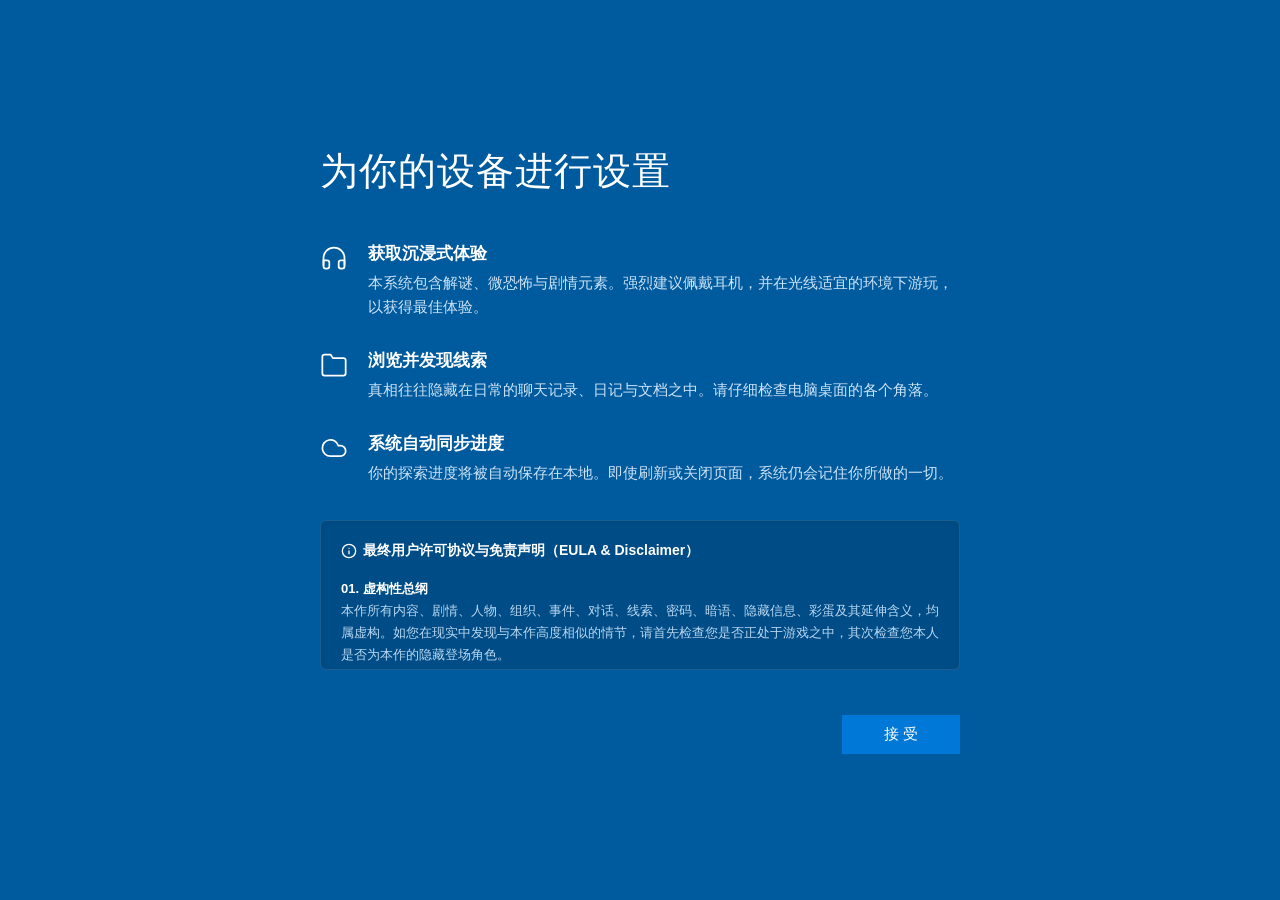
==== index.html @ 5919db05 "first clean upload" ====
<!DOCTYPE html>
<html lang="zh-CN">
<head>
    <meta charset="UTF-8">
    <meta name="viewport" content="width=device-width, initial-scale=1.0, maximum-scale=1.0, user-scalable=no">
    <title>登入</title>
    <link rel="stylesheet" href="style.css">
    <style>
        body.zhoumu2 {
            background: linear-gradient(rgba(0, 0, 0, 0.5), rgba(0, 0, 0, 0.5)), url('image/野餐2.png') no-repeat center center !important;
            background-size: cover !important;
        }
        body.zhoumu2 .lockscreen {
            background: linear-gradient(rgba(0, 0, 0, 0.3), rgba(0, 0, 0, 0.3)), url('image/野餐2.png') no-repeat center center !important;
            background-size: cover !important;
        }

        body.zhoumu3 {
            background: linear-gradient(rgba(0, 0, 0, 0.5), rgba(0, 0, 0, 0.5)), url('image/野餐3.png') no-repeat center center !important;
            background-size: cover !important;
        }
        body.zhoumu3 .lockscreen {
            background: linear-gradient(rgba(0, 0, 0, 0.3), rgba(0, 0, 0, 0.3)), url('image/野餐3.png') no-repeat center center !important;
            background-size: cover !important;
        }
    </style>
    
    <script>
        var isSkip = localStorage.getItem('win10_zhoumu2') === 'true' || 
                     localStorage.getItem('win10_zhoumu3') === 'true' || 
                     localStorage.getItem('win10_first_boot_done') === 'true';
                     
        if (!isSkip) {
            document.write('<style id="first-boot-style">#lockscreen, .login-screen { display: none !important; } #win10-oobe-screen { display: flex !important; }</style>');
        }
    </script>
</head>
<body>

    <style>
    .oobe-disclaimer::-webkit-scrollbar {
        width: 6px;
    }
    .oobe-disclaimer::-webkit-scrollbar-track {
        background: transparent;
    }
    .oobe-disclaimer::-webkit-scrollbar-thumb {
        background: rgba(255, 255, 255, 0.3);
        border-radius: 3px;
    }
    .oobe-disclaimer::-webkit-scrollbar-thumb:hover {
        background: rgba(255, 255, 255, 0.6);
    }
</style>

<div id="win10-oobe-screen" style="position: fixed; top: 0; left: 0; width: 100vw; height: 100vh; background: #005A9E; z-index: 9999999; display: flex; flex-direction: column; align-items: center; justify-content: center; color: #fff; font-family: 'Segoe UI', 'Microsoft YaHei', sans-serif; transition: opacity 0.5s ease;">
    <div style="width: 100%; max-width: 720px; padding: 40px; box-sizing: border-box;">
        <h1 style="font-weight: 300; font-size: 38px; margin-bottom: 45px; letter-spacing: 1px;">为你的设备进行设置</h1>
        
        <div style="display: flex; flex-direction: column; gap: 30px; font-size: 15px; color: #E6F2FA;">
            <div style="display: flex; align-items: flex-start; gap: 20px;">
                <div style="flex-shrink: 0; margin-top: 2px;">
                    <svg viewBox="0 0 24 24" width="28" height="28" fill="none" stroke="#fff" stroke-width="1.5" stroke-linecap="round" stroke-linejoin="round"><path d="M3 18v-6a9 9 0 0 1 18 0v6"></path><path d="M21 19a2 2 0 0 1-2 2h-1a2 2 0 0 1-2-2v-3a2 2 0 0 1 2-2h3zM3 19a2 2 0 0 0 2 2h1a2 2 0 0 0 2-2v-3a2 2 0 0 0-2-2H3z"></path></svg>
                </div>
                <div>
                    <div style="font-weight: 600; color: #fff; margin-bottom: 6px; font-size: 17px;">获取沉浸式体验</div>
                    <div style="color: #cce4f7; line-height: 1.6;">本系统包含解谜、微恐怖与剧情元素。强烈建议佩戴耳机，并在光线适宜的环境下游玩，以获得最佳体验。</div>
                </div>
            </div>
            <div style="display: flex; align-items: flex-start; gap: 20px;">
                <div style="flex-shrink: 0; margin-top: 2px;">
                    <svg viewBox="0 0 24 24" width="28" height="28" fill="none" stroke="#fff" stroke-width="1.5" stroke-linecap="round" stroke-linejoin="round"><path d="M22 19a2 2 0 0 1-2 2H4a2 2 0 0 1-2-2V5a2 2 0 0 1 2-2h5l2 3h9a2 2 0 0 1 2 2z"></path></svg>
                </div>
                <div>
                    <div style="font-weight: 600; color: #fff; margin-bottom: 6px; font-size: 17px;">浏览并发现线索</div>
                    <div style="color: #cce4f7; line-height: 1.6;">真相往往隐藏在日常的聊天记录、日记与文档之中。请仔细检查电脑桌面的各个角落。</div>
                </div>
            </div>
            <div style="display: flex; align-items: flex-start; gap: 20px;">
                <div style="flex-shrink: 0; margin-top: 2px;">
                    <svg viewBox="0 0 24 24" width="28" height="28" fill="none" stroke="#fff" stroke-width="1.5" stroke-linecap="round" stroke-linejoin="round"><path d="M17.5 19H9a7 7 0 1 1 6.71-9h1.79a4.5 4.5 0 1 1 0 9Z"></path></svg>
                </div>
                <div>
                    <div style="font-weight: 600; color: #fff; margin-bottom: 6px; font-size: 17px;">系统自动同步进度</div>
                    <div style="color: #cce4f7; line-height: 1.6;">你的探索进度将被自动保存在本地。即使刷新或关闭页面，系统仍会记住你所做的一切。</div>
                </div>
            </div>
        </div>

        <div class="oobe-disclaimer" style="margin-top: 35px; background: rgba(0, 0, 0, 0.15); border: 1px solid rgba(255, 255, 255, 0.1); border-radius: 6px; padding: 18px 20px; max-height: 150px; overflow-y: auto; font-size: 13px; color: #b8d8f2; line-height: 1.7; box-shadow: inset 0 2px 10px rgba(0,0,0,0.05);">
            
            <div style="font-weight: 600; margin-bottom: 15px; color: #fff; font-size: 14px; display: flex; align-items: center; gap: 6px;">
                <svg viewBox="0 0 24 24" width="16" height="16" fill="none" stroke="currentColor" stroke-width="2" stroke-linecap="round"><circle cx="12" cy="12" r="10"></circle><line x1="12" y1="16" x2="12" y2="12"></line><line x1="12" y1="8" x2="12.01" y2="8"></line></svg>
                最终用户许可协议与免责声明（EULA & Disclaimer）
            </div>

            <div style="margin-bottom: 16px;">
                <strong style="color: #fff;">01. 虚构性总纲</strong><br>
                本作所有内容、剧情、人物、组织、事件、对话、线索、密码、暗语、隐藏信息、彩蛋及其延伸含义，均属虚构。如您在现实中发现与本作高度相似的情节，请首先检查您是否正处于游戏之中，其次检查您本人是否为本作的隐藏登场角色。
            </div>

            <div style="margin-bottom: 16px;">
                <strong style="color: #fff;">02. 视觉与媒体资产</strong><br>
                游戏内使用的图片、视频、音频、字体、界面截图及视觉元素，部分来源于网络公开资源，部分由 AI 辅助生成，部分由创作者自行制作。所有资产均以非商业、致敬、叙事需要为目的使用。若原始权利人发现本作对其作品存在误用，欢迎联系作者，而非通过量子纠缠或精神感应传递律师函。
                <div style="margin-top: 6px; display: flex; flex-wrap: wrap; gap: 5px;">
                    <span style="background: rgba(255,255,255,0.1); padding: 2px 7px; border-radius: 4px; font-size: 11px;">图片素材</span>
                    <span style="background: rgba(255,255,255,0.1); padding: 2px 7px; border-radius: 4px; font-size: 11px;">AI 生成内容</span>
                    <span style="background: rgba(255,255,255,0.1); padding: 2px 7px; border-radius: 4px; font-size: 11px;">字体</span>
                    <span style="background: rgba(255,255,255,0.1); padding: 2px 7px; border-radius: 4px; font-size: 11px;">UI 界面截图</span>
                    <span style="background: rgba(255,255,255,0.1); padding: 2px 7px; border-radius: 4px; font-size: 11px;">音效</span>
                    <span style="background: rgba(255,255,255,0.1); padding: 2px 7px; border-radius: 4px; font-size: 11px;">视频片段</span>
                </div>
            </div>

            <div style="margin-bottom: 16px;">
                <strong style="color: #fff;">03. 品牌、商标与企业实体</strong><br>
                本作出现的任何真实品牌、商标、产品名称、软件界面、企业 Logo、服务名称及其关联的一切视觉识别系统，仅为增强叙事的现实感与沉浸感，属于合理的叙事引用。作者绝无侵权、诋毁、恶意竞争、商业欺诈或扰乱市场秩序之意图。上述企业及品牌均与本作情节无任何官方关联，亦不对本作内容背书。
                <div style="margin-top: 6px; display: flex; flex-wrap: wrap; gap: 5px;">
                    <span style="background: rgba(255,255,255,0.1); padding: 2px 7px; border-radius: 4px; font-size: 11px;">科技公司</span>
                    <span style="background: rgba(255,255,255,0.1); padding: 2px 7px; border-radius: 4px; font-size: 11px;">社交平台</span>
                    <span style="background: rgba(255,255,255,0.1); padding: 2px 7px; border-radius: 4px; font-size: 11px;">搜索引擎</span>
                    <span style="background: rgba(255,255,255,0.1); padding: 2px 7px; border-radius: 4px; font-size: 11px;">操作系统</span>
                    <span style="background: rgba(255,255,255,0.1); padding: 2px 7px; border-radius: 4px; font-size: 11px;">浏览器</span>
                    <span style="background: rgba(255,255,255,0.1); padding: 2px 7px; border-radius: 4px; font-size: 11px;">政府门户网站</span>
                    <span style="background: rgba(255,255,255,0.1); padding: 2px 7px; border-radius: 4px; font-size: 11px;">银行与金融机构</span>
                    <span style="background: rgba(255,255,255,0.1); padding: 2px 7px; border-radius: 4px; font-size: 11px;">媒体与新闻机构</span>
                </div>
            </div>

            <div style="margin-bottom: 16px;">
                <strong style="color: #fff;">04. 真实人物</strong><br>
                本作中如出现与真实存在或曾经存在的人物（包括政治人物、科学家、艺术家、网络名人、历史人物、您的邻居、您本人）相似的角色名称、外貌、行为模式或口头禅，纯属戏剧性巧合。本作对任何真实人物均无恶意刻画、名誉侵害或人身攻击之意。若您认为本作中某角色与您极为相似，这或许是您潜意识里的投射，建议您继续游玩并深入探索。
            </div>

            <div style="margin-bottom: 16px;">
                <strong style="color: #fff;">05. 历史事件与地理信息</strong><br>
                游戏剧情中涉及的历史事件、地点、建筑、坐标、地图数据及地缘政治叙述，均为剧情服务而进行了虚构化处理。本作不构成任何历史研究、地理调查报告或学术论文。请勿据此导航、拆迁或发起任何地缘政治活动。
                <div style="margin-top: 6px; display: flex; flex-wrap: wrap; gap: 5px;">
                    <span style="background: rgba(255,255,255,0.1); padding: 2px 7px; border-radius: 4px; font-size: 11px;">历史事件</span>
                    <span style="background: rgba(255,255,255,0.1); padding: 2px 7px; border-radius: 4px; font-size: 11px;">地名与坐标</span>
                    <span style="background: rgba(255,255,255,0.1); padding: 2px 7px; border-radius: 4px; font-size: 11px;">建筑与地标</span>
                    <span style="background: rgba(255,255,255,0.1); padding: 2px 7px; border-radius: 4px; font-size: 11px;">地缘政治</span>
                    <span style="background: rgba(255,255,255,0.1); padding: 2px 7px; border-radius: 4px; font-size: 11px;">地图数据</span>
                </div>
            </div>

            <div style="margin-bottom: 16px;">
                <strong style="color: #fff;">06. 互联网文化、梗与亚文化</strong><br>
                本作可能包含对特定网络梗、表情包、论坛文化、暗语、圈子黑话及亚文化符号的引用或致敬。上述内容不代表作者对相关群体的立场，亦非试图将特定意识形态注入玩家意识。所有梗的使用以共情与理解为前提，而非嘲讽或挪用。
                <div style="margin-top: 6px; display: flex; flex-wrap: wrap; gap: 5px;">
                    <span style="background: rgba(255,255,255,0.1); padding: 2px 7px; border-radius: 4px; font-size: 11px;">表情包</span>
                    <span style="background: rgba(255,255,255,0.1); padding: 2px 7px; border-radius: 4px; font-size: 11px;">论坛文化</span>
                    <span style="background: rgba(255,255,255,0.1); padding: 2px 7px; border-radius: 4px; font-size: 11px;">网络暗语</span>
                    <span style="background: rgba(255,255,255,0.1); padding: 2px 7px; border-radius: 4px; font-size: 11px;">二次元引用</span>
                    <span style="background: rgba(255,255,255,0.1); padding: 2px 7px; border-radius: 4px; font-size: 11px;">游戏梗</span>
                    <span style="background: rgba(255,255,255,0.1); padding: 2px 7px; border-radius: 4px; font-size: 11px;">播客/视频平台文化</span>
                </div>
            </div>

            <div style="margin-bottom: 16px;">
                <strong style="color: #fff;">07. 科学理论、技术与学术内容</strong><br>
                本作引用或涉及的任何科学理论（包括量子力学、相对论、信息论、混沌理论、神经科学等）均经过不同程度的叙事化改编，不构成严谨的学术表述。游戏中描述的技术手段、加密方式、黑客行为、监控系统等，可能在现实中不可行、违法或仅在平行宇宙中奏效。请勿以本作为依据开展任何实验或技术操作。
            </div>

            <div style="margin-bottom: 16px;">
                <strong style="color: #fff;">08. 阴谋论与都市传说</strong><br>
                本作涉及的阴谋论要素（包括但不限于政府秘密项目、神秘组织、信息管控、监控基础设施等）均为叙事构建工具，不代表作者认同任何现实中流传的阴谋论观点。本作亦不承担因玩家过度代入而产生的世界观重构责任。
            </div>

            <div style="margin-bottom: 16px;">
                <strong style="color: #fff;">09. 哲学、宗教与信仰体系</strong><br>
                本作可能以隐喻或显性方式引用哲学思想、宗教概念、神话体系、灵性信仰或民间传说。作者对所有信仰体系持平等的叙事尊重态度，任何引用均不构成对特定宗教或哲学立场的批判、推广或亵渎。若您感到被冒犯，这可能是叙事有效运作的证明，同时我们真诚致歉。
                <div style="margin-top: 6px; display: flex; flex-wrap: wrap; gap: 5px;">
                    <span style="background: rgba(255,255,255,0.1); padding: 2px 7px; border-radius: 4px; font-size: 11px;">哲学引用</span>
                    <span style="background: rgba(255,255,255,0.1); padding: 2px 7px; border-radius: 4px; font-size: 11px;">宗教符号</span>
                    <span style="background: rgba(255,255,255,0.1); padding: 2px 7px; border-radius: 4px; font-size: 11px;">神话体系</span>
                    <span style="background: rgba(255,255,255,0.1); padding: 2px 7px; border-radius: 4px; font-size: 11px;">民间传说</span>
                    <span style="background: rgba(255,255,255,0.1); padding: 2px 7px; border-radius: 4px; font-size: 11px;">灵性概念</span>
                </div>
            </div>

            <div style="margin-bottom: 16px;">
                <strong style="color: #fff;">10. AI、代码与数字基础设施</strong><br>
                本作部分内容由人工智能辅助创作。游戏中出现的任何代码片段、脚本、命令行指令、可执行文件路径，仅为叙事道具，不构成实际可运行程序或可复现的攻击向量。作者不对任何试图执行上述代码的玩家负责。若某段代码恰好在您的设备上可以运行，这是奇迹，不是设计。
            </div>

            <div style="margin-bottom: 16px;">
                <strong style="color: #fff;">11. 未来事件与预言</strong><br>
                本作剧情中出现的任何涉及未来的内容，包括技术预测、社会走向、政治格局变化、天文事件、物种演化等，均为创作者的叙事想象，不具有预言性质。如本作剧情不幸与现实未来高度吻合，作者保留表示震惊的权利，同时放弃任何先知声索。
            </div>

            <div style="margin-bottom: 16px;">
                <strong style="color: #fff;">12. 平行宇宙、多元宇宙与维度存在</strong><br>
                本作叙事框架可能涉及多宇宙理论、分叉时间线、量子叠加态叙事或跨维度信息传递。作者不对其他宇宙版本中本游戏可能造成的任何后果负责，包括但不限于在量子不确定性坍缩前玩家所处的所有叠加状态。本免责声明在所有可观测宇宙分支中同时有效。
            </div>

            <div style="margin-bottom: 4px;">
                <strong style="color: #fff;">13. 意识、心理与认知安全</strong><br>
                本作设计具有沉浸感，但现实与游戏之间存在边界。游戏中的任何谜题、线索或隐藏信息不应被理解为对玩家本人生活的真实指令。若您开始在日常生活中看到隐藏线索，请先确认这是否为游戏外延内容的一部分；若不是，建议暂停游玩并与信任的人交流。作者关心每一位玩家的心理健康。
            </div>
            
        </div>
        <div style="margin-top: 45px; display: flex; justify-content: flex-end;">
            <button id="oobe-accept-btn" style="background: #0078D7; border: 2px solid transparent; color: #fff; padding: 8px 40px; font-size: 15px; font-weight: 500; cursor: pointer; transition: all 0.2s ease; outline: none; font-family: 'Microsoft YaHei', sans-serif;" 
                onmouseover="this.style.background='#1084ea'; this.style.borderColor='rgba(255,255,255,0.4)';" 
                onmouseout="this.style.background='#0078D7'; this.style.borderColor='transparent';"
                onmousedown="this.style.transform='scale(0.97)'; this.style.background='#0062b0';"
                onmouseup="this.style.transform='scale(1)'; this.style.background='#1084ea';">
                接 受
            </button>
        </div>
    </div>
</div>

    <div id="win10-boot-screen" style="position: fixed; top: 0; left: 0; width: 100vw; height: 100vh; background: #000; z-index: 9999998; display: none; flex-direction: column; align-items: center; justify-content: center; transition: opacity 0.8s ease;">
        <svg viewBox="0 0 88 88" width="90" height="90" style="margin-bottom: 80px;">
            <path fill="#0078D7" d="M0,12.5 L36,7.5 L36,42 L0,42 L0,12.5 Z M39,7 L88,0 L88,42 L39,42 L39,7 Z M0,45 L36,45 L36,79.5 L0,74.5 L0,45 Z M39,45 L88,45 L88,88 L39,81 L39,45 Z"/>
        </svg>

        <div class="win10-loader">
            <div class="dot"></div><div class="dot"></div><div class="dot"></div><div class="dot"></div><div class="dot"></div>
        </div>
        <style>
            .win10-loader { position: relative; width: 45px; height: 45px; }
            .win10-loader .dot { position: absolute; width: 100%; height: 100%; opacity: 0; animation: win10-spin 2.5s infinite linear; }
            .win10-loader .dot::after { content: ''; position: absolute; top: 0; left: 50%; width: 5px; height: 5px; background: #fff; border-radius: 50%; transform: translateX(-50%); }
            .win10-loader .dot:nth-child(1) { animation-delay: 0s; }
            .win10-loader .dot:nth-child(2) { animation-delay: 0.15s; }
            .win10-loader .dot:nth-child(3) { animation-delay: 0.3s; }
            .win10-loader .dot:nth-child(4) { animation-delay: 0.45s; }
            .win10-loader .dot:nth-child(5) { animation-delay: 0.6s; }
            @keyframes win10-spin {
                0% { transform: rotate(0deg); opacity: 1; animation-timing-function: cubic-bezier(0.1, 0.4, 0.9, 0.6); }
                35% { transform: rotate(180deg); animation-timing-function: cubic-bezier(0.1, 0.4, 0.9, 0.6); }
                70% { transform: rotate(360deg); opacity: 1; animation-timing-function: linear; }
                80% { opacity: 0; }
                100% { transform: rotate(360deg); opacity: 0; }
            }
        </style>
    </div>

    <div class="lockscreen" id="lockscreen">
        <div class="lockscreen-content">
            <div class="time" id="time">00:00</div>
            <div class="date" id="date">Loading...</div>
        </div>
        <div class="tip">点击任意地方解锁</div>
    </div>

    <div class="login-screen">
        <img src="image/ningning.jpg" class="avatar" id="user-avatar" alt="用户头像">

        <div class="username" id="user-name">江若宁</div>

        <div class="login-form">
            <div class="password-container">
                <input type="password" id="password" placeholder="密码" autocomplete="off">
                <button id="loginButton" title="登录">➜</button>
            </div>
            <div id="errorMessage" class="error-message">提示: 我的名字</div>
        </div>
    </div>

    <script>
        const userNameEl = document.getElementById('user-name');
        
        if (localStorage.getItem('win10_zhoumu3') === 'true') {
            document.body.classList.add('zhoumu3');
            if (userNameEl) {
                userNameEl.innerText = '若宁';
            }
        } else if (localStorage.getItem('win10_zhoumu2') === 'true') {
            document.body.classList.add('zhoumu2');
        }
    </script>
    <script src="lock.js"></script>
</body>
</html>
---- style.css ----
* {
    margin: 0;
    padding: 0;
    box-sizing: border-box;
    font-family: "Segoe UI", "Microsoft YaHei", sans-serif;
}

body {
    width: 100vw;
    height: 100vh;
    overflow: hidden;
    background-image: linear-gradient(rgba(0, 0, 0, 0.5), rgba(0, 0, 0, 0.5)), url("image/野餐.png");
    background-color: #0078D7;
    background-size: cover;
    background-position: center;
    position: relative;
}

.lockscreen {
    position: absolute;
    top: 0;
    left: 0;
    width: 100%;
    height: 100%;
    background-image: linear-gradient(rgba(0, 0, 0, 0.3), rgba(0, 0, 0, 0.3)), url("image/野餐.png");
    background-size: cover;
    background-position: center;
    z-index: 10;
    cursor: pointer;
    display: flex;
    flex-direction: column;
    justify-content: space-between;
    padding: 80px 10%;
    
    transition: transform 0.65s cubic-bezier(0.22, 1, 0.36, 1);
    will-change: transform; 
}

.lockscreen.slide-up {
    transform: translateY(-100%);
}

.lockscreen-content {
    color: white;
    text-shadow: 0 2px 4px rgba(0, 0, 0, 0.2);
}

.lockscreen .time {
    font-size: 90px;
    font-weight: 100;
    line-height: 1;
}

.lockscreen .date {
    font-size: 30px;
    font-weight: 300;
    margin-top: 10px;
}

.lockscreen .tip {
    color: rgba(255, 255, 255, 0.7);
    font-size: 16px;
    text-align: center;
    width: 100%;
    animation: blink 2s infinite;
}

@keyframes blink {
    0%, 100% { opacity: 0.4; }
    50% { opacity: 1; }
}

.login-screen {
    width: 100%;
    height: 100%;
    display: flex;
    flex-direction: column;
    justify-content: center;
    align-items: center;
    backdrop-filter: blur(4px);
    -webkit-backdrop-filter: blur(4px);
}

.avatar {
    width: 140px;
    height: 140px;
    border-radius: 50%;
    object-fit: cover;
    margin-bottom: 20px;
    border: 2px solid rgba(255, 255, 255, 0.6);
}

.username {
    color: white;
    font-size: 34px;
    font-weight: 300;
    margin-bottom: 25px;
}

.login-form {
    display: flex;
    flex-direction: column;
    align-items: flex-start;
}

.password-container {
    display: flex;
    align-items: center;
    border: 2px solid rgba(255, 255, 255, 0.6);
    background: rgba(255, 255, 255, 0.2);
    transition: border-color 0.1s, background-color 0.1s;
}

.password-container:focus-within {
    border-color: #0078D7; 
    background: white;
}

.password-container input {
    width: 276px;
    height: 36px;
    border: none;
    outline: none;
    padding-left: 10px;
    padding-right: 10px;
    font-size: 16px;
    background: transparent;
    color: white;
    border-radius: 0;
}

.password-container input::-ms-reveal {
    filter: invert(1);
}
.password-container:focus-within input::-ms-reveal {
    filter: invert(0);
}

.password-container:focus-within input {
    color: black;
}

.password-container input::placeholder {
    color: rgba(255, 255, 255, 0.7);
}
.password-container:focus-within input::placeholder {
    color: #999999;
}

.password-container button {
    width: 36px;
    height: 36px;
    border: none;
    border-radius: 0;
    cursor: pointer;
    background: transparent;
    color: white;
    font-size: 16px;
    display: flex;
    align-items: center;
    justify-content: center;
    transition: transparent 0.1s;
}

.password-container:focus-within button {
    color: black;
    background: #E6E6E6;
}

.password-container button:hover {
    background: rgba(255, 255, 255, 0.3) !important;
}
.password-container:focus-within button:hover {
    background: #CCCCCC !important;
}

#loginButton {
    background: rgba(255, 255, 255, 0.15);
}

.error-message {
    color: #E6E6E6;
    font-size: 14px;
    margin-top: 8px;
    padding-left: 2px;
    display: none;
    font-weight: 400;
}
.password-container:focus-within + .error-message {
    color: #E6E6E6; 
}
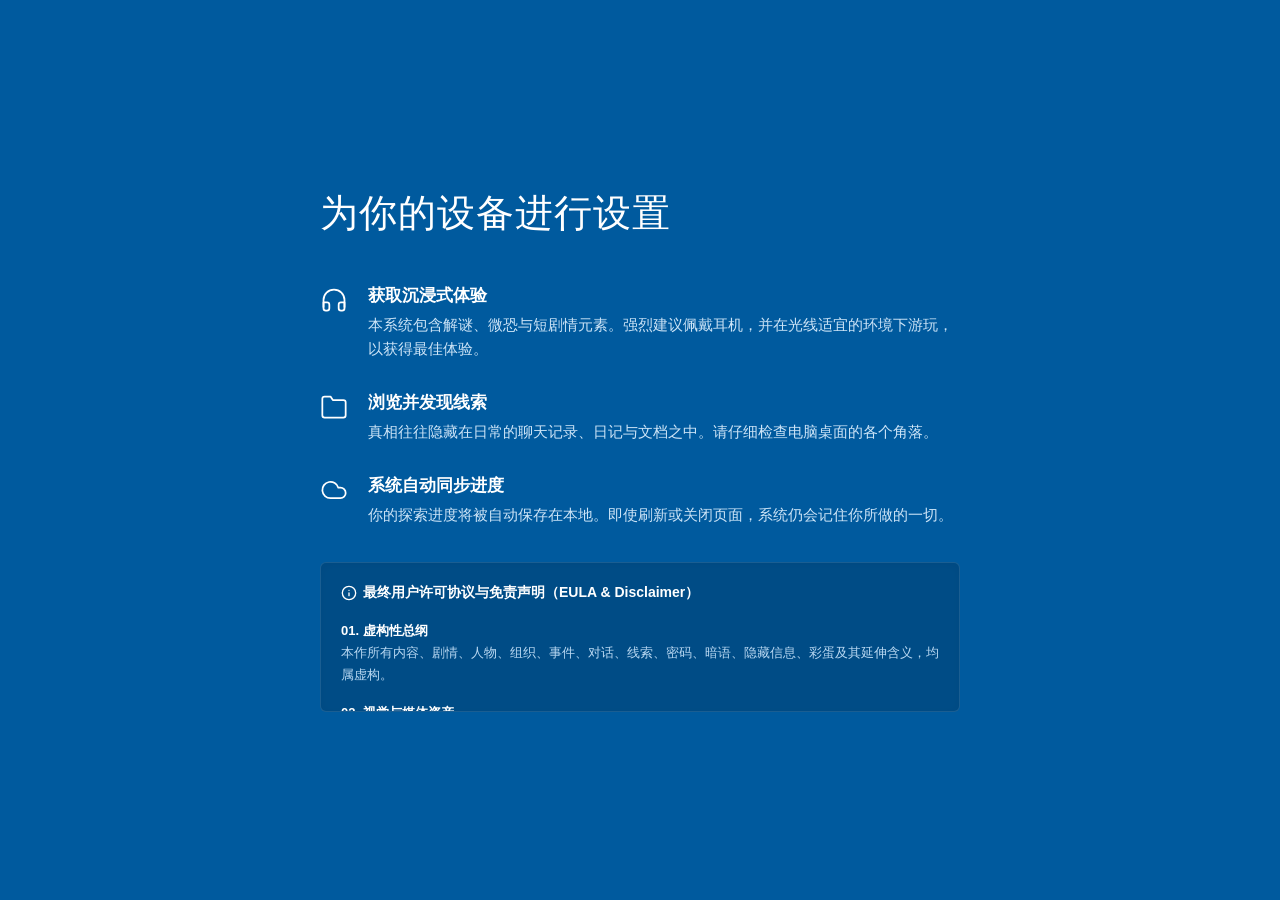
==== commit c63498da: "update" ====
--- a/index.html
+++ b/index.html
@@ -25,15 +25,7 @@
         }
     </style>
     
-    <script>
-        var isSkip = localStorage.getItem('win10_zhoumu2') === 'true' || 
-                     localStorage.getItem('win10_zhoumu3') === 'true' || 
-                     localStorage.getItem('win10_first_boot_done') === 'true';
-                     
-        if (!isSkip) {
-            document.write('<style id="first-boot-style">#lockscreen, .login-screen { display: none !important; } #win10-oobe-screen { display: flex !important; }</style>');
-        }
-    </script>
+    <script src="js/lock/boot-check.js"></script>
 </head>
 <body>
 
@@ -64,7 +56,7 @@
                 </div>
                 <div>
                     <div style="font-weight: 600; color: #fff; margin-bottom: 6px; font-size: 17px;">获取沉浸式体验</div>
-                    <div style="color: #cce4f7; line-height: 1.6;">本系统包含解谜、微恐怖与剧情元素。强烈建议佩戴耳机，并在光线适宜的环境下游玩，以获得最佳体验。</div>
+                    <div style="color: #cce4f7; line-height: 1.6;">本系统包含解谜、微恐与短剧情元素。强烈建议佩戴耳机，并在光线适宜的环境下游玩，以获得最佳体验。</div>
                 </div>
             </div>
             <div style="display: flex; align-items: flex-start; gap: 20px;">
@@ -96,12 +88,12 @@
 
             <div style="margin-bottom: 16px;">
                 <strong style="color: #fff;">01. 虚构性总纲</strong><br>
-                本作所有内容、剧情、人物、组织、事件、对话、线索、密码、暗语、隐藏信息、彩蛋及其延伸含义，均属虚构。如您在现实中发现与本作高度相似的情节，请首先检查您是否正处于游戏之中，其次检查您本人是否为本作的隐藏登场角色。
+                本作所有内容、剧情、人物、组织、事件、对话、线索、密码、暗语、隐藏信息、彩蛋及其延伸含义，均属虚构。
             </div>
 
             <div style="margin-bottom: 16px;">
                 <strong style="color: #fff;">02. 视觉与媒体资产</strong><br>
-                游戏内使用的图片、视频、音频、字体、界面截图及视觉元素，部分来源于网络公开资源，部分由 AI 辅助生成，部分由创作者自行制作。所有资产均以非商业、致敬、叙事需要为目的使用。若原始权利人发现本作对其作品存在误用，欢迎联系作者，而非通过量子纠缠或精神感应传递律师函。
+                游戏内使用的图片、视频、音频、字体、界面截图及视觉元素，部分来源于网络公开资源，部分由 AI 辅助生成，部分由创作者自行制作。所有资产均以非商业、致敬、叙事需要为目的使用。若原始权利人发现本作对其作品存在误用，欢迎联系作者，而非直接传递律师函。
                 <div style="margin-top: 6px; display: flex; flex-wrap: wrap; gap: 5px;">
                     <span style="background: rgba(255,255,255,0.1); padding: 2px 7px; border-radius: 4px; font-size: 11px;">图片素材</span>
                     <span style="background: rgba(255,255,255,0.1); padding: 2px 7px; border-radius: 4px; font-size: 11px;">AI 生成内容</span>
@@ -129,7 +121,7 @@
 
             <div style="margin-bottom: 16px;">
                 <strong style="color: #fff;">04. 真实人物</strong><br>
-                本作中如出现与真实存在或曾经存在的人物（包括政治人物、科学家、艺术家、网络名人、历史人物、您的邻居、您本人）相似的角色名称、外貌、行为模式或口头禅，纯属戏剧性巧合。本作对任何真实人物均无恶意刻画、名誉侵害或人身攻击之意。若您认为本作中某角色与您极为相似，这或许是您潜意识里的投射，建议您继续游玩并深入探索。
+                本作中如出现与真实存在或曾经存在的人物（包括政治人物、科学家、艺术家、网络名人、历史人物、您的邻居、您本人）相似的角色名称、外貌、行为模式或口头禅，纯属戏剧性巧合。本作对任何真实人物均无恶意刻画、名誉侵害或人身攻击之意。
             </div>
 
             <div style="margin-bottom: 16px;">
@@ -181,12 +173,11 @@
 
             <div style="margin-bottom: 16px;">
                 <strong style="color: #fff;">10. AI、代码与数字基础设施</strong><br>
-                本作部分内容由人工智能辅助创作。游戏中出现的任何代码片段、脚本、命令行指令、可执行文件路径，仅为叙事道具，不构成实际可运行程序或可复现的攻击向量。作者不对任何试图执行上述代码的玩家负责。若某段代码恰好在您的设备上可以运行，这是奇迹，不是设计。
-            </div>
+                本作部分内容由人工智能辅助创作。游戏中出现的任何代码片段、脚本、命令行指令、可执行文件路径，仅为叙事道具，不构成实际可运行程序或可复现的攻击向量。作者不对任何试图执行上述代码的玩家负责。
 
             <div style="margin-bottom: 16px;">
                 <strong style="color: #fff;">11. 未来事件与预言</strong><br>
-                本作剧情中出现的任何涉及未来的内容，包括技术预测、社会走向、政治格局变化、天文事件、物种演化等，均为创作者的叙事想象，不具有预言性质。如本作剧情不幸与现实未来高度吻合，作者保留表示震惊的权利，同时放弃任何先知声索。
+                本作剧情中出现的任何涉及未来的内容，包括技术预测、社会走向、政治格局变化、天文事件、物种演化等，均为创作者的叙事想象，不具有预言性质。
             </div>
 
             <div style="margin-bottom: 16px;">
@@ -196,7 +187,7 @@
 
             <div style="margin-bottom: 4px;">
                 <strong style="color: #fff;">13. 意识、心理与认知安全</strong><br>
-                本作设计具有沉浸感，但现实与游戏之间存在边界。游戏中的任何谜题、线索或隐藏信息不应被理解为对玩家本人生活的真实指令。若您开始在日常生活中看到隐藏线索，请先确认这是否为游戏外延内容的一部分；若不是，建议暂停游玩并与信任的人交流。作者关心每一位玩家的心理健康。
+                本作设计具有沉浸感，但现实与游戏之间存在边界。游戏中的任何谜题、线索或隐藏信息不应被理解为对玩家本人生活的真实指令。若您开始在日常生活中看到隐藏线索，建议暂停游玩并与信任的人交流。作者关心每一位玩家的心理健康。
             </div>
             
         </div>
@@ -261,18 +252,9 @@
         </div>
     </div>
 
-    <script>
-        const userNameEl = document.getElementById('user-name');
-        
-        if (localStorage.getItem('win10_zhoumu3') === 'true') {
-            document.body.classList.add('zhoumu3');
-            if (userNameEl) {
-                userNameEl.innerText = '若宁';
-            }
-        } else if (localStorage.getItem('win10_zhoumu2') === 'true') {
-            document.body.classList.add('zhoumu2');
-        }
-    </script>
-    <script src="lock.js"></script>
+    <script src="js/lock/theme.js"></script>
+    <script src="js/lock/assets.js"></script>
+    <script src="js/lock/oobe.js"></script>
+    <script src="js/lock/login.js"></script>
 </body>
 </html>
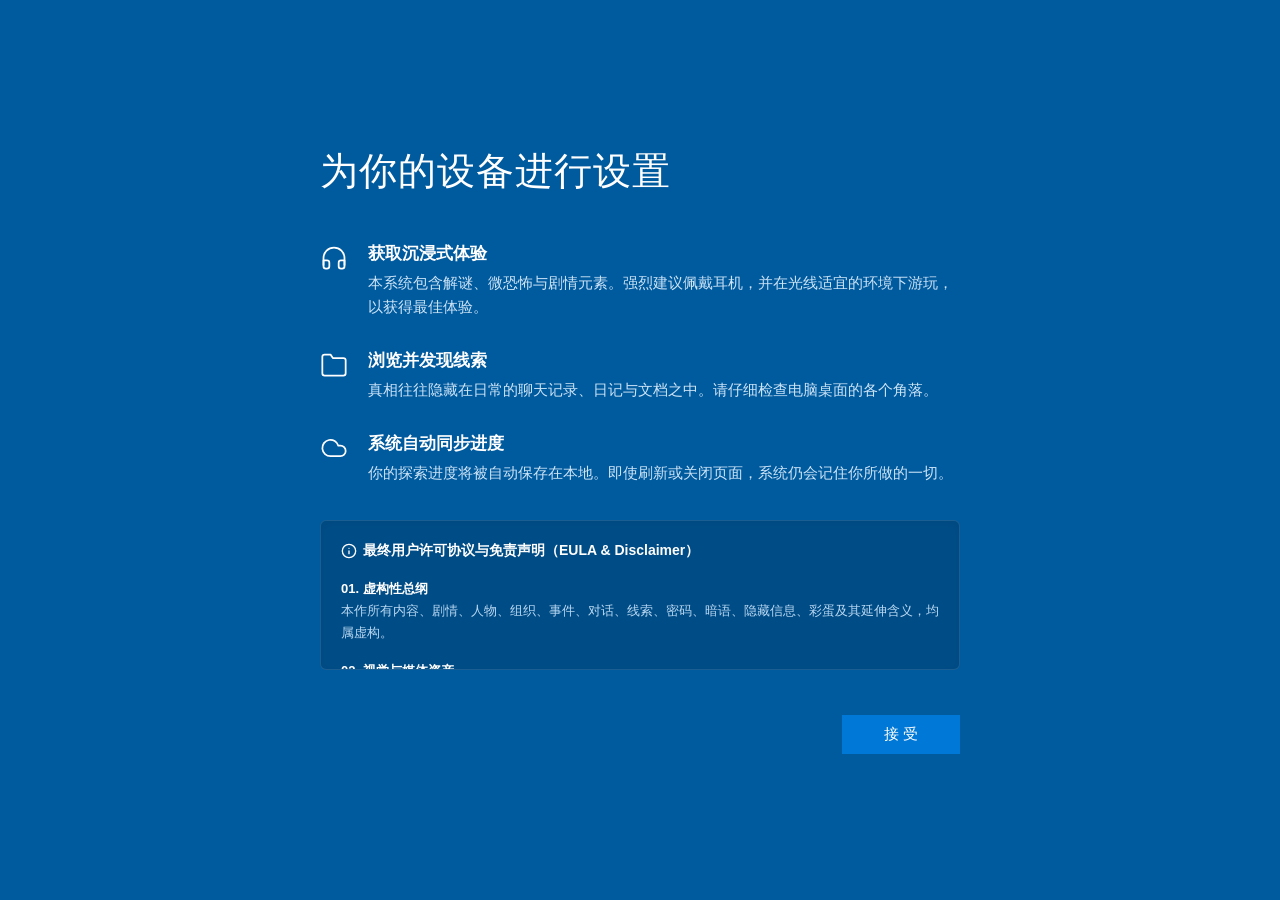
==== commit 5db8a2cb: "update" ====
--- a/index.html
+++ b/index.html
@@ -24,9 +24,8 @@
             background-size: cover !important;
         }
     </style>
-    
     <script src="js/lock/boot-check.js"></script>
-</head>
+   </head>
 <body>
 
     <style>
@@ -56,7 +55,7 @@
                 </div>
                 <div>
                     <div style="font-weight: 600; color: #fff; margin-bottom: 6px; font-size: 17px;">获取沉浸式体验</div>
-                    <div style="color: #cce4f7; line-height: 1.6;">本系统包含解谜、微恐与短剧情元素。强烈建议佩戴耳机，并在光线适宜的环境下游玩，以获得最佳体验。</div>
+                    <div style="color: #cce4f7; line-height: 1.6;">本系统包含解谜、微恐怖与剧情元素。强烈建议佩戴耳机，并在光线适宜的环境下游玩，以获得最佳体验。</div>
                 </div>
             </div>
             <div style="display: flex; align-items: flex-start; gap: 20px;">
@@ -93,7 +92,7 @@
 
             <div style="margin-bottom: 16px;">
                 <strong style="color: #fff;">02. 视觉与媒体资产</strong><br>
-                游戏内使用的图片、视频、音频、字体、界面截图及视觉元素，部分来源于网络公开资源，部分由 AI 辅助生成，部分由创作者自行制作。所有资产均以非商业、致敬、叙事需要为目的使用。若原始权利人发现本作对其作品存在误用，欢迎联系作者，而非直接传递律师函。
+                游戏内使用的图片、视频、音频、字体、界面截图及视觉元素，部分来源于网络公开资源，部分由 AI 辅助生成，部分由创作者自行制作。所有资产均以非商业、致敬、叙事需要为目的使用。若原始权利人发现本作对其作品存在误用，欢迎联系作者，而非传递律师函。
                 <div style="margin-top: 6px; display: flex; flex-wrap: wrap; gap: 5px;">
                     <span style="background: rgba(255,255,255,0.1); padding: 2px 7px; border-radius: 4px; font-size: 11px;">图片素材</span>
                     <span style="background: rgba(255,255,255,0.1); padding: 2px 7px; border-radius: 4px; font-size: 11px;">AI 生成内容</span>
@@ -173,7 +172,8 @@
 
             <div style="margin-bottom: 16px;">
                 <strong style="color: #fff;">10. AI、代码与数字基础设施</strong><br>
-                本作部分内容由人工智能辅助创作。游戏中出现的任何代码片段、脚本、命令行指令、可执行文件路径，仅为叙事道具，不构成实际可运行程序或可复现的攻击向量。作者不对任何试图执行上述代码的玩家负责。
+                本作部分内容由人工智能辅助创作。游戏中出现的任何代码片段、脚本、命令行指令、可执行文件路径，仅为叙事道具，不构成实际可运行程序或可复现的攻击向量。
+            </div>
 
             <div style="margin-bottom: 16px;">
                 <strong style="color: #fff;">11. 未来事件与预言</strong><br>
@@ -183,11 +183,6 @@
             <div style="margin-bottom: 16px;">
                 <strong style="color: #fff;">12. 平行宇宙、多元宇宙与维度存在</strong><br>
                 本作叙事框架可能涉及多宇宙理论、分叉时间线、量子叠加态叙事或跨维度信息传递。作者不对其他宇宙版本中本游戏可能造成的任何后果负责，包括但不限于在量子不确定性坍缩前玩家所处的所有叠加状态。本免责声明在所有可观测宇宙分支中同时有效。
-            </div>
-
-            <div style="margin-bottom: 4px;">
-                <strong style="color: #fff;">13. 意识、心理与认知安全</strong><br>
-                本作设计具有沉浸感，但现实与游戏之间存在边界。游戏中的任何谜题、线索或隐藏信息不应被理解为对玩家本人生活的真实指令。若您开始在日常生活中看到隐藏线索，建议暂停游玩并与信任的人交流。作者关心每一位玩家的心理健康。
             </div>
             
         </div>
@@ -252,6 +247,18 @@
         </div>
     </div>
 
+    <script>
+        const userNameEl = document.getElementById('user-name');
+        
+        if (localStorage.getItem('win10_zhoumu3') === 'true') {
+            document.body.classList.add('zhoumu3');
+            if (userNameEl) {
+                userNameEl.innerText = '若宁';
+            }
+        } else if (localStorage.getItem('win10_zhoumu2') === 'true') {
+            document.body.classList.add('zhoumu2');
+        }
+    </script>
     <script src="js/lock/theme.js"></script>
     <script src="js/lock/assets.js"></script>
     <script src="js/lock/oobe.js"></script>
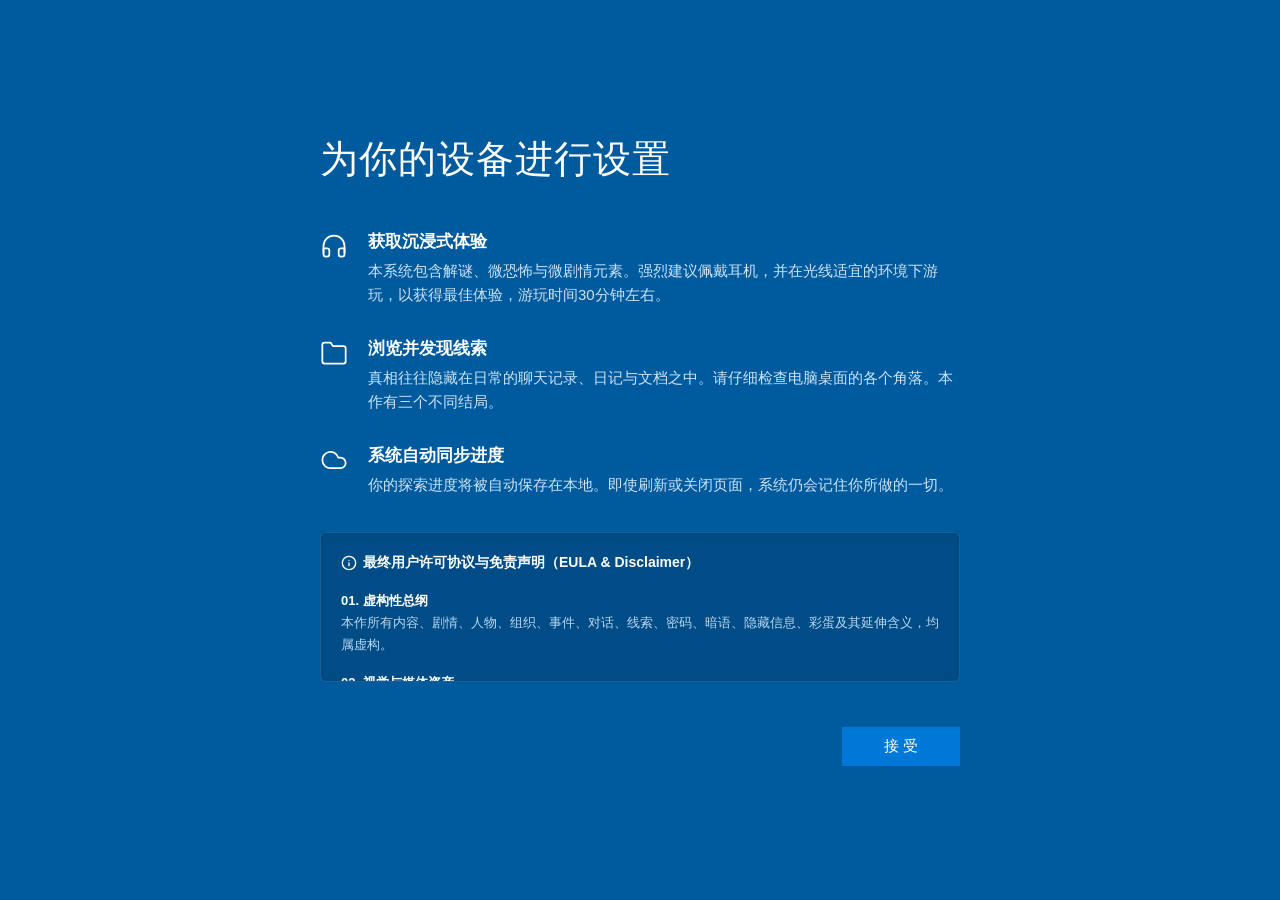
==== commit 2121598d: "New ending" ====
--- a/index.html
+++ b/index.html
@@ -55,7 +55,7 @@
                 </div>
                 <div>
                     <div style="font-weight: 600; color: #fff; margin-bottom: 6px; font-size: 17px;">获取沉浸式体验</div>
-                    <div style="color: #cce4f7; line-height: 1.6;">本系统包含解谜、微恐怖与剧情元素。强烈建议佩戴耳机，并在光线适宜的环境下游玩，以获得最佳体验。</div>
+                    <div style="color: #cce4f7; line-height: 1.6;">本系统包含解谜、微恐怖与微剧情元素。强烈建议佩戴耳机，并在光线适宜的环境下游玩，以获得最佳体验，游玩时间30分钟左右。</div>
                 </div>
             </div>
             <div style="display: flex; align-items: flex-start; gap: 20px;">
@@ -64,7 +64,7 @@
                 </div>
                 <div>
                     <div style="font-weight: 600; color: #fff; margin-bottom: 6px; font-size: 17px;">浏览并发现线索</div>
-                    <div style="color: #cce4f7; line-height: 1.6;">真相往往隐藏在日常的聊天记录、日记与文档之中。请仔细检查电脑桌面的各个角落。</div>
+                    <div style="color: #cce4f7; line-height: 1.6;">真相往往隐藏在日常的聊天记录、日记与文档之中。请仔细检查电脑桌面的各个角落。本作有三个不同结局。</div>
                 </div>
             </div>
             <div style="display: flex; align-items: flex-start; gap: 20px;">
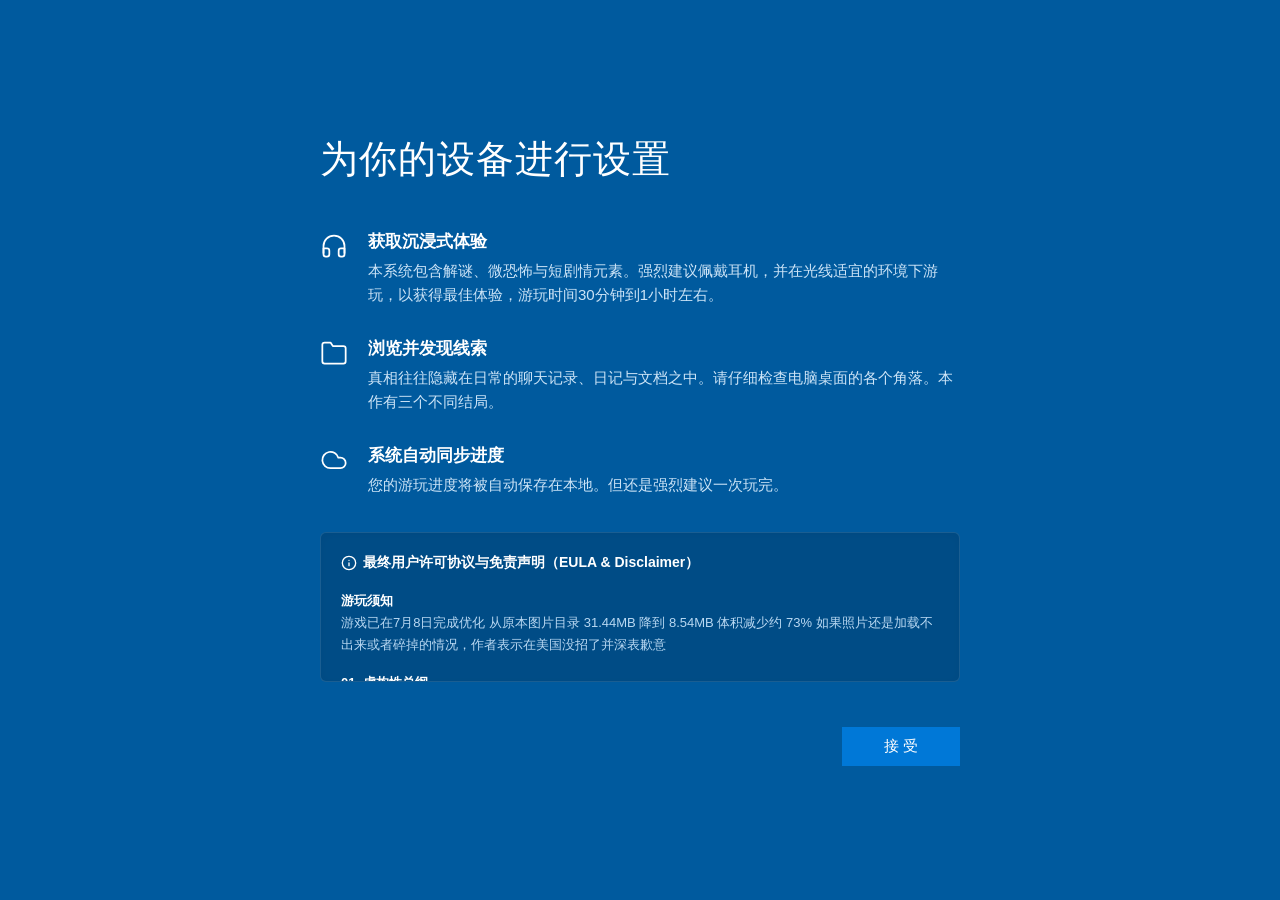
==== commit 30ca0411: "new update" ====
--- a/index.html
+++ b/index.html
@@ -5,22 +5,32 @@
     <meta name="viewport" content="width=device-width, initial-scale=1.0, maximum-scale=1.0, user-scalable=no">
     <title>登入</title>
     <link rel="stylesheet" href="style.css">
+    <script>
+        // 尽早根据周目在 <html> 上打主题类,让壁纸首帧就正确,避免刷新时闪出上一周目/默认壁纸
+        (function(){
+            try{
+                var c = document.documentElement.classList;
+                if (localStorage.getItem('win10_zhoumu3') === 'true') c.add('zhoumu3');
+                else if (localStorage.getItem('win10_zhoumu2') === 'true') c.add('zhoumu2');
+            }catch(e){}
+        })();
+    </script>
     <style>
-        body.zhoumu2 {
-            background: linear-gradient(rgba(0, 0, 0, 0.5), rgba(0, 0, 0, 0.5)), url('image/野餐2.png') no-repeat center center !important;
-            background-size: cover !important;
-        }
-        body.zhoumu2 .lockscreen {
-            background: linear-gradient(rgba(0, 0, 0, 0.3), rgba(0, 0, 0, 0.3)), url('image/野餐2.png') no-repeat center center !important;
-            background-size: cover !important;
-        }
-
-        body.zhoumu3 {
-            background: linear-gradient(rgba(0, 0, 0, 0.5), rgba(0, 0, 0, 0.5)), url('image/野餐3.png') no-repeat center center !important;
-            background-size: cover !important;
-        }
-        body.zhoumu3 .lockscreen {
-            background: linear-gradient(rgba(0, 0, 0, 0.3), rgba(0, 0, 0, 0.3)), url('image/野餐3.png') no-repeat center center !important;
+        html.zhoumu2 body {
+            background: linear-gradient(rgba(0, 0, 0, 0.5), rgba(0, 0, 0, 0.5)), url('image/野餐2.webp') no-repeat center center !important;
+            background-size: cover !important;
+        }
+        html.zhoumu2 .lockscreen {
+            background: linear-gradient(rgba(0, 0, 0, 0.3), rgba(0, 0, 0, 0.3)), url('image/野餐2.webp') no-repeat center center !important;
+            background-size: cover !important;
+        }
+
+        html.zhoumu3 body {
+            background: linear-gradient(rgba(0, 0, 0, 0.5), rgba(0, 0, 0, 0.5)), url('image/野餐3.webp') no-repeat center center !important;
+            background-size: cover !important;
+        }
+        html.zhoumu3 .lockscreen {
+            background: linear-gradient(rgba(0, 0, 0, 0.3), rgba(0, 0, 0, 0.3)), url('image/野餐3.webp') no-repeat center center !important;
             background-size: cover !important;
         }
     </style>
@@ -55,7 +65,7 @@
                 </div>
                 <div>
                     <div style="font-weight: 600; color: #fff; margin-bottom: 6px; font-size: 17px;">获取沉浸式体验</div>
-                    <div style="color: #cce4f7; line-height: 1.6;">本系统包含解谜、微恐怖与微剧情元素。强烈建议佩戴耳机，并在光线适宜的环境下游玩，以获得最佳体验，游玩时间30分钟左右。</div>
+                    <div style="color: #cce4f7; line-height: 1.6;">本系统包含解谜、微恐怖与短剧情元素。强烈建议佩戴耳机，并在光线适宜的环境下游玩，以获得最佳体验，游玩时间30分钟到1小时左右。</div>
                 </div>
             </div>
             <div style="display: flex; align-items: flex-start; gap: 20px;">
@@ -73,7 +83,7 @@
                 </div>
                 <div>
                     <div style="font-weight: 600; color: #fff; margin-bottom: 6px; font-size: 17px;">系统自动同步进度</div>
-                    <div style="color: #cce4f7; line-height: 1.6;">你的探索进度将被自动保存在本地。即使刷新或关闭页面，系统仍会记住你所做的一切。</div>
+                    <div style="color: #cce4f7; line-height: 1.6;">您的游玩进度将被自动保存在本地。但还是强烈建议一次玩完。</div>
                 </div>
             </div>
         </div>
@@ -86,13 +96,19 @@
             </div>
 
             <div style="margin-bottom: 16px;">
+                <strong style="color: #fff;">游玩须知</strong><br>
+                游戏已在7月8日完成优化 从原本图片目录 31.44MB 降到 8.54MB 体积减少约 73%
+                如果照片还是加载不出来或者碎掉的情况，作者表示在美国没招了并深表歉意
+            </div>
+
+            <div style="margin-bottom: 16px;">
                 <strong style="color: #fff;">01. 虚构性总纲</strong><br>
                 本作所有内容、剧情、人物、组织、事件、对话、线索、密码、暗语、隐藏信息、彩蛋及其延伸含义，均属虚构。
             </div>
 
             <div style="margin-bottom: 16px;">
                 <strong style="color: #fff;">02. 视觉与媒体资产</strong><br>
-                游戏内使用的图片、视频、音频、字体、界面截图及视觉元素，部分来源于网络公开资源，部分由 AI 辅助生成，部分由创作者自行制作。所有资产均以非商业、致敬、叙事需要为目的使用。若原始权利人发现本作对其作品存在误用，欢迎联系作者，而非传递律师函。
+                游戏内使用的图片、视频、音频、字体、界面截图及视觉元素，部分来源于网络公开资源，部分由 AI 辅助生成，部分由创作者自行制作。所有资产均以非商业、致敬、叙事需要为目的使用。若原始权利人发现本作对其作品存在误用，欢迎联系作者小红书 @bcmh99。
                 <div style="margin-top: 6px; display: flex; flex-wrap: wrap; gap: 5px;">
                     <span style="background: rgba(255,255,255,0.1); padding: 2px 7px; border-radius: 4px; font-size: 11px;">图片素材</span>
                     <span style="background: rgba(255,255,255,0.1); padding: 2px 7px; border-radius: 4px; font-size: 11px;">AI 生成内容</span>
@@ -120,7 +136,7 @@
 
             <div style="margin-bottom: 16px;">
                 <strong style="color: #fff;">04. 真实人物</strong><br>
-                本作中如出现与真实存在或曾经存在的人物（包括政治人物、科学家、艺术家、网络名人、历史人物、您的邻居、您本人）相似的角色名称、外貌、行为模式或口头禅，纯属戏剧性巧合。本作对任何真实人物均无恶意刻画、名誉侵害或人身攻击之意。
+                本作中如出现与真实存在或曾经存在的人物相似的角色名称、外貌、行为模式或口头禅，纯属戏剧性巧合。本作对任何真实人物均无恶意刻画、名誉侵害或人身攻击之意。
             </div>
 
             <div style="margin-bottom: 16px;">
@@ -133,56 +149,6 @@
                     <span style="background: rgba(255,255,255,0.1); padding: 2px 7px; border-radius: 4px; font-size: 11px;">地缘政治</span>
                     <span style="background: rgba(255,255,255,0.1); padding: 2px 7px; border-radius: 4px; font-size: 11px;">地图数据</span>
                 </div>
-            </div>
-
-            <div style="margin-bottom: 16px;">
-                <strong style="color: #fff;">06. 互联网文化、梗与亚文化</strong><br>
-                本作可能包含对特定网络梗、表情包、论坛文化、暗语、圈子黑话及亚文化符号的引用或致敬。上述内容不代表作者对相关群体的立场，亦非试图将特定意识形态注入玩家意识。所有梗的使用以共情与理解为前提，而非嘲讽或挪用。
-                <div style="margin-top: 6px; display: flex; flex-wrap: wrap; gap: 5px;">
-                    <span style="background: rgba(255,255,255,0.1); padding: 2px 7px; border-radius: 4px; font-size: 11px;">表情包</span>
-                    <span style="background: rgba(255,255,255,0.1); padding: 2px 7px; border-radius: 4px; font-size: 11px;">论坛文化</span>
-                    <span style="background: rgba(255,255,255,0.1); padding: 2px 7px; border-radius: 4px; font-size: 11px;">网络暗语</span>
-                    <span style="background: rgba(255,255,255,0.1); padding: 2px 7px; border-radius: 4px; font-size: 11px;">二次元引用</span>
-                    <span style="background: rgba(255,255,255,0.1); padding: 2px 7px; border-radius: 4px; font-size: 11px;">游戏梗</span>
-                    <span style="background: rgba(255,255,255,0.1); padding: 2px 7px; border-radius: 4px; font-size: 11px;">播客/视频平台文化</span>
-                </div>
-            </div>
-
-            <div style="margin-bottom: 16px;">
-                <strong style="color: #fff;">07. 科学理论、技术与学术内容</strong><br>
-                本作引用或涉及的任何科学理论（包括量子力学、相对论、信息论、混沌理论、神经科学等）均经过不同程度的叙事化改编，不构成严谨的学术表述。游戏中描述的技术手段、加密方式、黑客行为、监控系统等，可能在现实中不可行、违法或仅在平行宇宙中奏效。请勿以本作为依据开展任何实验或技术操作。
-            </div>
-
-            <div style="margin-bottom: 16px;">
-                <strong style="color: #fff;">08. 阴谋论与都市传说</strong><br>
-                本作涉及的阴谋论要素（包括但不限于政府秘密项目、神秘组织、信息管控、监控基础设施等）均为叙事构建工具，不代表作者认同任何现实中流传的阴谋论观点。本作亦不承担因玩家过度代入而产生的世界观重构责任。
-            </div>
-
-            <div style="margin-bottom: 16px;">
-                <strong style="color: #fff;">09. 哲学、宗教与信仰体系</strong><br>
-                本作可能以隐喻或显性方式引用哲学思想、宗教概念、神话体系、灵性信仰或民间传说。作者对所有信仰体系持平等的叙事尊重态度，任何引用均不构成对特定宗教或哲学立场的批判、推广或亵渎。若您感到被冒犯，这可能是叙事有效运作的证明，同时我们真诚致歉。
-                <div style="margin-top: 6px; display: flex; flex-wrap: wrap; gap: 5px;">
-                    <span style="background: rgba(255,255,255,0.1); padding: 2px 7px; border-radius: 4px; font-size: 11px;">哲学引用</span>
-                    <span style="background: rgba(255,255,255,0.1); padding: 2px 7px; border-radius: 4px; font-size: 11px;">宗教符号</span>
-                    <span style="background: rgba(255,255,255,0.1); padding: 2px 7px; border-radius: 4px; font-size: 11px;">神话体系</span>
-                    <span style="background: rgba(255,255,255,0.1); padding: 2px 7px; border-radius: 4px; font-size: 11px;">民间传说</span>
-                    <span style="background: rgba(255,255,255,0.1); padding: 2px 7px; border-radius: 4px; font-size: 11px;">灵性概念</span>
-                </div>
-            </div>
-
-            <div style="margin-bottom: 16px;">
-                <strong style="color: #fff;">10. AI、代码与数字基础设施</strong><br>
-                本作部分内容由人工智能辅助创作。游戏中出现的任何代码片段、脚本、命令行指令、可执行文件路径，仅为叙事道具，不构成实际可运行程序或可复现的攻击向量。
-            </div>
-
-            <div style="margin-bottom: 16px;">
-                <strong style="color: #fff;">11. 未来事件与预言</strong><br>
-                本作剧情中出现的任何涉及未来的内容，包括技术预测、社会走向、政治格局变化、天文事件、物种演化等，均为创作者的叙事想象，不具有预言性质。
-            </div>
-
-            <div style="margin-bottom: 16px;">
-                <strong style="color: #fff;">12. 平行宇宙、多元宇宙与维度存在</strong><br>
-                本作叙事框架可能涉及多宇宙理论、分叉时间线、量子叠加态叙事或跨维度信息传递。作者不对其他宇宙版本中本游戏可能造成的任何后果负责，包括但不限于在量子不确定性坍缩前玩家所处的所有叠加状态。本免责声明在所有可观测宇宙分支中同时有效。
             </div>
             
         </div>
@@ -228,13 +194,13 @@
     <div class="lockscreen" id="lockscreen">
         <div class="lockscreen-content">
             <div class="time" id="time">00:00</div>
-            <div class="date" id="date">Loading...</div>
+            <div class="date" id="date">加载中...</div>
         </div>
         <div class="tip">点击任意地方解锁</div>
     </div>
 
     <div class="login-screen">
-        <img src="image/ningning.jpg" class="avatar" id="user-avatar" alt="用户头像">
+        <img src="image/ningning.webp" class="avatar" id="user-avatar" alt="用户头像">
 
         <div class="username" id="user-name">江若宁</div>
 
@@ -264,4 +230,4 @@
     <script src="js/lock/oobe.js"></script>
     <script src="js/lock/login.js"></script>
 </body>
-</html>+</html>
--- a/style.css
+++ b/style.css
@@ -9,7 +9,7 @@
     width: 100vw;
     height: 100vh;
     overflow: hidden;
-    background-image: linear-gradient(rgba(0, 0, 0, 0.5), rgba(0, 0, 0, 0.5)), url("image/野餐.png");
+    background-image: linear-gradient(rgba(0, 0, 0, 0.5), rgba(0, 0, 0, 0.5)), url("image/野餐.webp");
     background-color: #0078D7;
     background-size: cover;
     background-position: center;
@@ -22,7 +22,7 @@
     left: 0;
     width: 100%;
     height: 100%;
-    background-image: linear-gradient(rgba(0, 0, 0, 0.3), rgba(0, 0, 0, 0.3)), url("image/野餐.png");
+    background-image: linear-gradient(rgba(0, 0, 0, 0.3), rgba(0, 0, 0, 0.3)), url("image/野餐.webp");
     background-size: cover;
     background-position: center;
     z-index: 10;
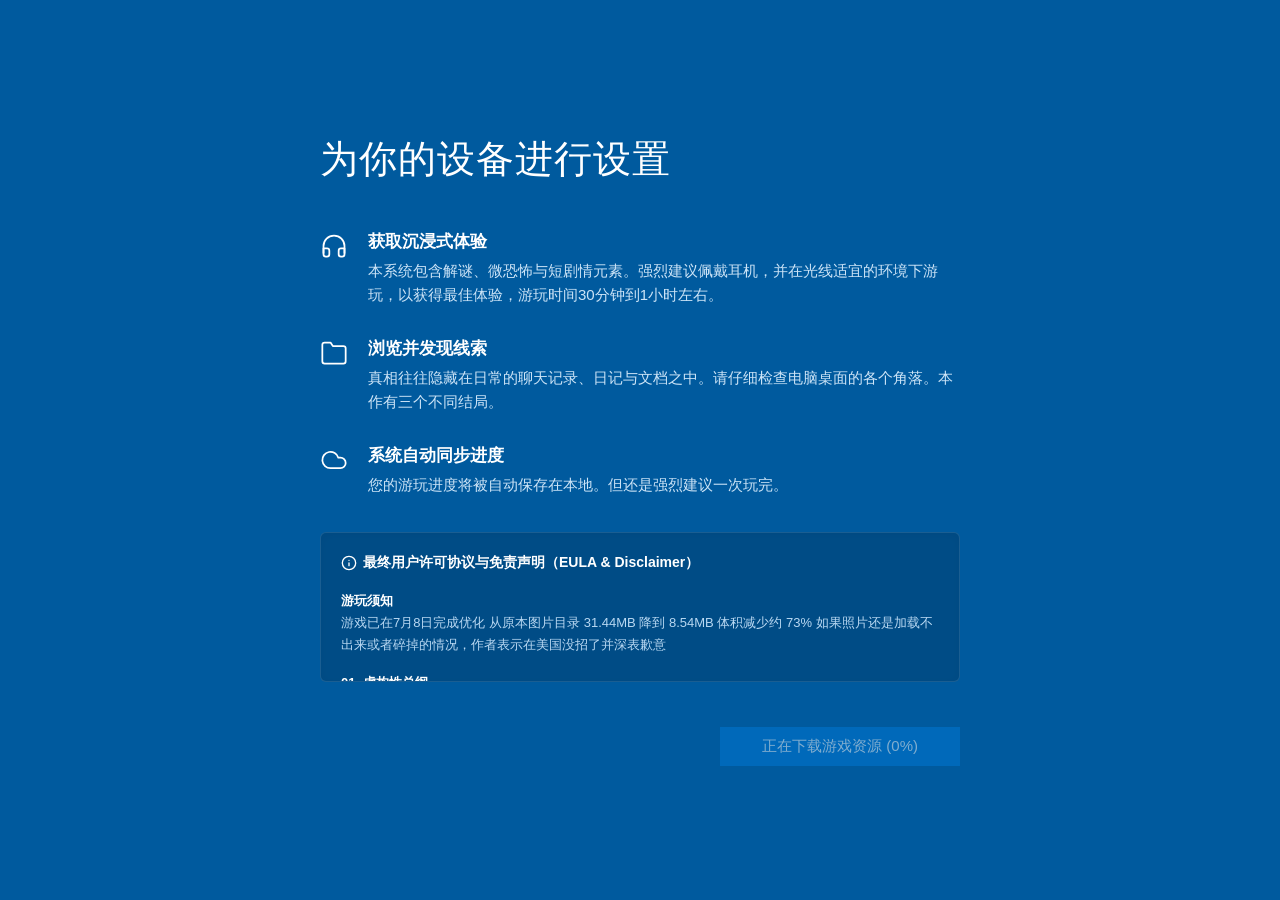
==== commit 296f0c9b: "Loading optimization for slow networks: tiered preload + service worker + smaller images - OOBE gate" ====
--- a/index.html
+++ b/index.html
@@ -4,6 +4,9 @@
     <meta charset="UTF-8">
     <meta name="viewport" content="width=device-width, initial-scale=1.0, maximum-scale=1.0, user-scalable=no">
     <title>登入</title>
+    <script>
+        if ('serviceWorker' in navigator) { navigator.serviceWorker.register('sw.js').catch(function () {}); }
+    </script>
     <link rel="stylesheet" href="style.css">
     <script>
         // 尽早根据周目在 <html> 上打主题类,让壁纸首帧就正确,避免刷新时闪出上一周目/默认壁纸
